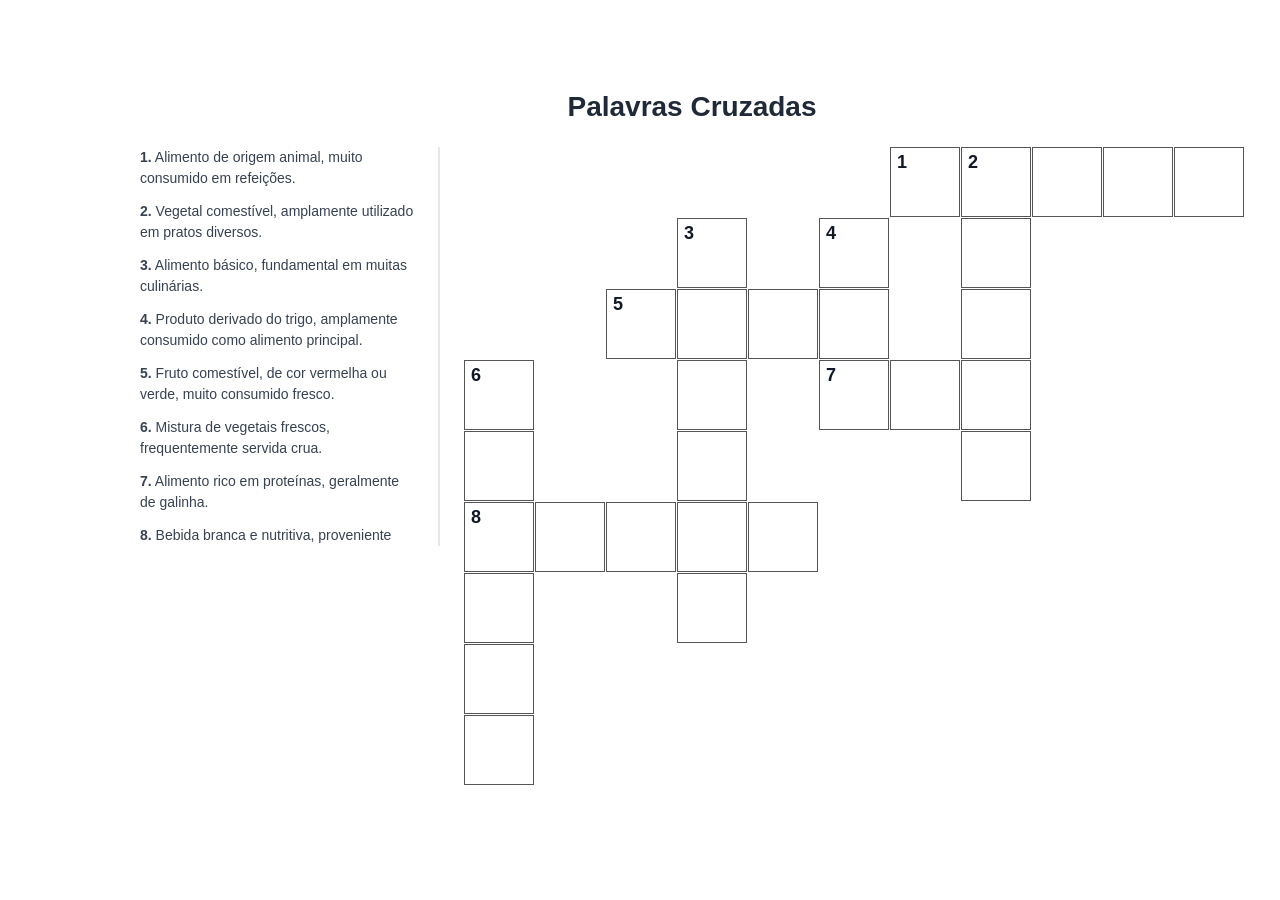
==== cruzadinha/index.html @ ec41418a "feat: inicio cruzadinha" ====
<!DOCTYPE html>
<html lang="pt-BR">

<head>
    <meta charset="UTF-8">
    <meta name="viewport" content="width=device-width, initial-scale=1.0">

    <title>Palavras Cruzadas</title>

    <link rel="stylesheet" href="style.css">
</head>

<body>

    <main class="jogo">

        <h1>Palavras Cruzadas</h1>

        <div class="dicas">
            <p><strong>1.</strong> Alimento de origem animal, muito consumido em refeições.</p>
            <p><strong>2.</strong> Vegetal comestível, amplamente utilizado em pratos diversos.</p>
            <p><strong>3.</strong> Alimento básico, fundamental em muitas culinárias.</p>
            <p><strong>4.</strong> Produto derivado do trigo, amplamente consumido como alimento principal.</p>
            <p><strong>5.</strong> Fruto comestível, de cor vermelha ou verde, muito consumido fresco.</p>
            <p><strong>6.</strong> Mistura de vegetais frescos, frequentemente servida crua.</p>
            <p><strong>7.</strong> Alimento rico em proteínas, geralmente de galinha.</p>
            <p><strong>8.</strong> Bebida branca e nutritiva, proveniente
        </div>

        <div class="tabuleiro" id="tabuleiro">

            <!-- 1 - CARNE -->
            <div class="celula" style="grid-row: 1; grid-column: 7;">
                <span class="numero">1</span>
                <input type="text" maxlength="1" data-palavras="1" data-resposta="c"
                    aria-label="1 horizontal, primeira letra">
            </div>

            <div class="celula" style="grid-row: 1; grid-column: 8;">
                <span class="numero">2</span>
                <input type="text" maxlength="1" data-palavras="1,2" data-resposta="a"
                    aria-label="1 horizontal, segunda letra">
            </div>

            <div class="celula" style="grid-row: 1; grid-column: 9;">
                <input type="text" maxlength="1" data-palavras="1" data-resposta="r"
                    aria-label="1 horizontal, terceira letra">
            </div>

            <div class="celula" style="grid-row: 1; grid-column: 10;">
                <input type="text" maxlength="1" data-palavras="1" data-resposta="n"
                    aria-label="1 horizontal, quarta letra">
            </div>

            <div class="celula" style="grid-row: 1; grid-column: 11;">
                <input type="text" maxlength="1" data-palavras="1" data-resposta="e"
                    aria-label="1 horizontal, quinta letra">
            </div>


            <!-- 3 - BATATA -->
            <div class="celula" style="grid-row: 2; grid-column: 4;">
                <span class="numero">3</span>
                <input type="text" maxlength="1" data-palavras="3" data-resposta="b"
                    aria-label="3 vertical, primeira letra">
            </div>


            <!-- 4 - PÃO -->
            <div class="celula" style="grid-row: 2; grid-column: 6;">
                <span class="numero">4</span>
                <input type="text" maxlength="1" data-palavras="4" data-resposta="p"
                    aria-label="4 vertical, primeira letra">
            </div>


            <!-- ARROZ - segunda letra -->
            <div class="celula" style="grid-row: 2; grid-column: 8;">
                <input type="text" maxlength="1" data-palavras="2" data-resposta="r"
                    aria-label="2 vertical, segunda letra">
            </div>


            <!-- 5 - MAÇÃ -->
            <div class="celula" style="grid-row: 3; grid-column: 3;">
                <span class="numero">5</span>
                <input type="text" maxlength="1" data-palavras="5" data-resposta="m"
                    aria-label="5 horizontal, primeira letra">
            </div>

            <div class="celula" style="grid-row: 3; grid-column: 4;">
                <input type="text" maxlength="1" data-palavras="3,5" data-resposta="a"
                    aria-label="5 horizontal, segunda letra">
            </div>

            <div class="celula" style="grid-row: 3; grid-column: 5;">
                <input type="text" maxlength="1" data-palavras="5" data-resposta="ç"
                    aria-label="5 horizontal, terceira letra">
            </div>

            <div class="celula" style="grid-row: 3; grid-column: 6;">
                <input type="text" maxlength="1" data-palavras="4,5" data-resposta="ã"
                    aria-label="5 horizontal, quarta letra">
            </div>


            <!-- ARROZ - terceira letra -->
            <div class="celula" style="grid-row: 3; grid-column: 8;">
                <input type="text" maxlength="1" data-palavras="2" data-resposta="r"
                    aria-label="2 vertical, terceira letra">
            </div>


            <!-- 6 - SALADA -->
            <div class="celula" style="grid-row: 4; grid-column: 1;">
                <span class="numero">6</span>
                <input type="text" maxlength="1" data-palavras="6" data-resposta="s"
                    aria-label="6 vertical, primeira letra">
            </div>


            <!-- 7 - OVO -->
            <div class="celula" style="grid-row: 4; grid-column: 6;">
                <span class="numero">7</span>
                <input type="text" maxlength="1" data-palavras="4,7" data-resposta="o"
                    aria-label="7 horizontal, primeira letra">
            </div>

            <div class="celula" style="grid-row: 4; grid-column: 7;">
                <input type="text" maxlength="1" data-palavras="7" data-resposta="v"
                    aria-label="7 horizontal, segunda letra">
            </div>

            <div class="celula" style="grid-row: 4; grid-column: 8;">
                <input type="text" maxlength="1" data-palavras="2,7" data-resposta="o"
                    aria-label="7 horizontal, terceira letra">
            </div>


            <!-- SALADA -->
            <div class="celula" style="grid-row: 5; grid-column: 1;">
                <input type="text" maxlength="1" data-palavras="6" data-resposta="a"
                    aria-label="6 vertical, segunda letra">
            </div>

            <!-- ARROZ -->
            <div class="celula" style="grid-row: 5; grid-column: 8;">
                <input type="text" maxlength="1" data-palavras="2" data-resposta="z"
                    aria-label="2 vertical, quinta letra">
            </div>


            <!-- LEITE -->
            <div class="celula" style="grid-row: 6; grid-column: 1;">
                <span class="numero">8</span>
                <input type="text" maxlength="1" data-palavras="6,8" data-resposta="l"
                    aria-label="8 horizontal, primeira letra">
            </div>

            <div class="celula" style="grid-row: 6; grid-column: 2;">
                <input type="text" maxlength="1" data-palavras="8" data-resposta="e"
                    aria-label="8 horizontal, segunda letra">
            </div>

            <div class="celula" style="grid-row: 6; grid-column: 3;">
                <input type="text" maxlength="1" data-palavras="8" data-resposta="i"
                    aria-label="8 horizontal, terceira letra">
            </div>

            <div class="celula" style="grid-row: 6; grid-column: 4;">
                <input type="text" maxlength="1" data-palavras="3,8" data-resposta="t"
                    aria-label="8 horizontal, quarta letra">
            </div>

            <div class="celula" style="grid-row: 6; grid-column: 5;">
                <input type="text" maxlength="1" data-palavras="8" data-resposta="e"
                    aria-label="8 horizontal, quinta letra">
            </div>


            <!-- SALADA -->
            <div class="celula" style="grid-row: 6; grid-column: 1;">
                <input type="text" maxlength="1" data-palavras="6,8" data-resposta="l"
                    aria-label="6 vertical, terceira letra">
            </div>

            <!-- BATATA -->
            <div class="celula" style="grid-row: 4; grid-column: 4;">
                <input type="text" maxlength="1" data-palavras="3,7" data-resposta="t"
                    aria-label="3 vertical, terceira letra">
            </div>


            <!-- SALADA -->
            <div class="celula" style="grid-row: 7; grid-column: 1;">
                <input type="text" maxlength="1" data-palavras="6" data-resposta="a"
                    aria-label="6 vertical, quarta letra">
            </div>

            <!-- BATATA -->
            <div class="celula" style="grid-row: 5; grid-column: 4;">
                <input type="text" maxlength="1" data-palavras="3" data-resposta="a"
                    aria-label="3 vertical, quarta letra">
            </div>


            <!-- SALADA -->
            <div class="celula" style="grid-row: 8; grid-column: 1;">
                <input type="text" maxlength="1" data-palavras="6" data-resposta="d"
                    aria-label="6 vertical, quinta letra">
            </div>

            <!-- BATATA -->
            <div class="celula" style="grid-row: 6; grid-column: 4;">
                <input type="text" maxlength="1" data-palavras="3,8" data-resposta="t"
                    aria-label="3 vertical, quinta letra">
            </div>


            <!-- SALADA -->
            <div class="celula" style="grid-row: 9; grid-column: 1;">
                <input type="text" maxlength="1" data-palavras="6" data-resposta="a"
                    aria-label="6 vertical, sexta letra">
            </div>

            <!-- BATATA -->
            <div class="celula" style="grid-row: 7; grid-column: 4;">
                <input type="text" maxlength="1" data-palavras="3" data-resposta="a"
                    aria-label="3 vertical, sexta letra">
            </div>

        </div>

    </main>

    <script src="script.js"></script>

</body>

</html>
---- cruzadinha/style.css ----
* {
    box-sizing: border-box;
}

body {
    margin: 0;
    min-height: 100vh;

    display: flex;
    justify-content: center;
    align-items: center;

    background: #ffffff;

    font-family: Arial, sans-serif;
}

.jogo {
    display: grid;
    grid-template-columns: 300px 1fr;
    grid-template-rows: auto auto auto;
    align-items: start;
    gap: 24px;

    max-width: 1000px;
}

h1 {
    margin: 0;
    grid-column: 1 / -1;
    text-align: center;

    font-size: 28px;
    color: #1f2937;
}

.tabuleiro {
    display: grid;
    grid-column: 2;
    grid-row: 2;

    grid-template-columns: repeat(11, 70px);
    grid-template-rows: repeat(9, 70px);

    gap: 1px;
}

/*
    Cada casa real da cruzadinha.
*/
.celula {
    position: relative;

    width: 70px;
    height: 70px;

    background: #ffffff;

    border: 1px solid #555;
}

/*
    Número da questão.
*/
.numero {
    position: absolute;

    top: 4px;
    left: 6px;

    z-index: 2;

    font-size: 18px;
    font-weight: bold;

    color: #111827;

    pointer-events: none;
}

/*
    Campo onde o jogador digita.
*/
.celula input {
    width: 100%;
    height: 100%;

    padding: 12px 4px 2px;

    border: 0;
    outline: none;

    background: transparent;

    text-align: center;

    font-size: 30px;
    font-weight: 500;

    text-transform: uppercase;

    color: #1f2937;
}

/*
    Destaque quando a casa está selecionada.
*/
.celula:focus-within {
    background: #dbeafe;
    border-color: #2563eb;
}

/*
    Quando o usuário passa o mouse.
*/
.celula:hover {
    background: #f1f5f9;
}

.celula:focus-within:hover {
    background: #dbeafe;
}

button {
    display: none;
}


.celula input.correta {
    color: #15803d;
}

.celula input.incorreta {
    color: #dc2626;
}

.dicas{
    display: flex;
    flex-direction: column;
    gap: 12px;
    grid-column: 1;
    grid-row: 2;
    
    padding-right: 20px;
    border-right: 2px solid #e5e7eb;
}

.dicas p {
    margin: 0;
    font-size: 14px;
    line-height: 1.5;
    color: #374151;
}
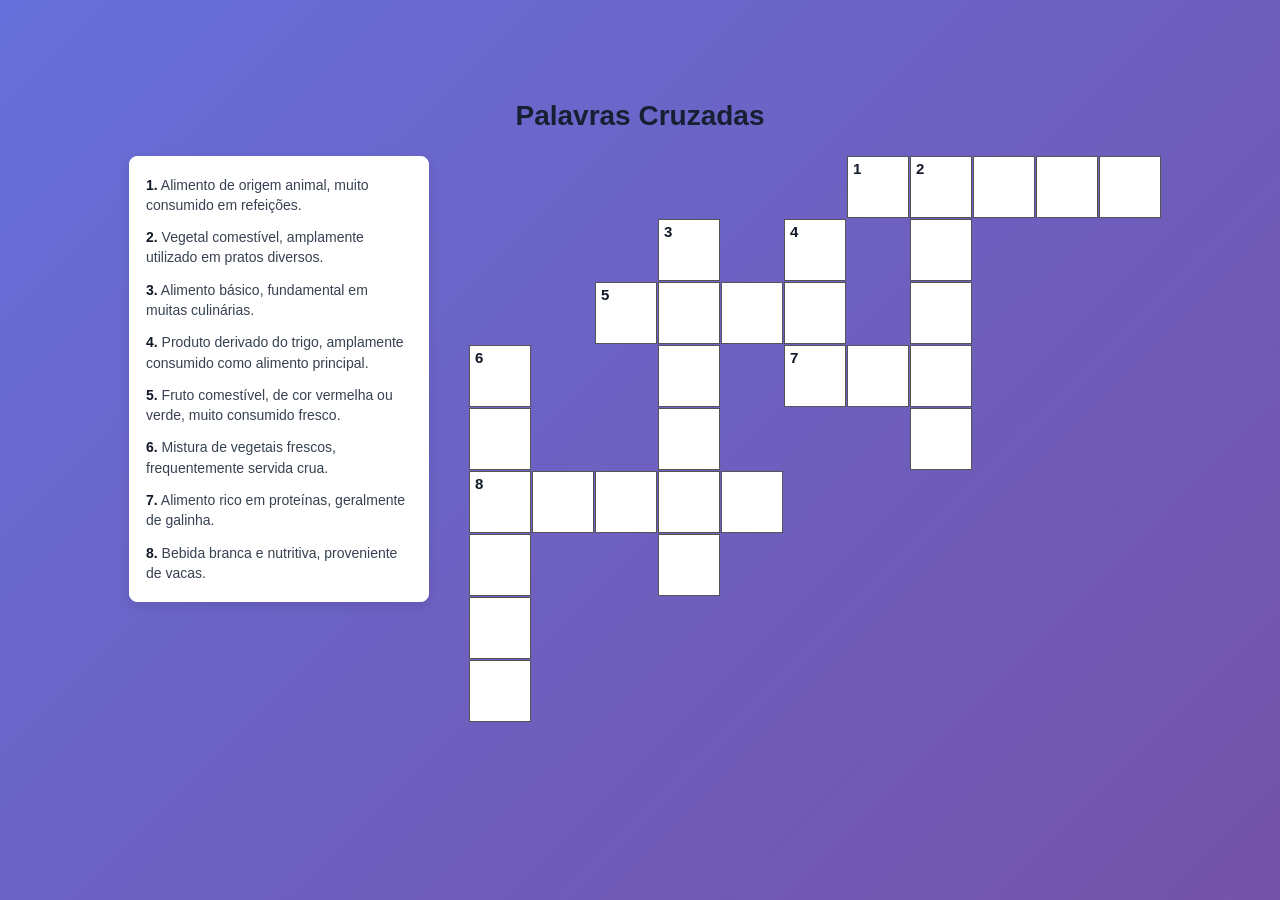
==== commit 8596eb04: "feat: cruzadinha basica feita" ====
--- a/cruzadinha/index.html
+++ b/cruzadinha/index.html
@@ -16,223 +16,341 @@
 
         <h1>Palavras Cruzadas</h1>
 
-        <div class="dicas">
-            <p><strong>1.</strong> Alimento de origem animal, muito consumido em refeições.</p>
-            <p><strong>2.</strong> Vegetal comestível, amplamente utilizado em pratos diversos.</p>
-            <p><strong>3.</strong> Alimento básico, fundamental em muitas culinárias.</p>
-            <p><strong>4.</strong> Produto derivado do trigo, amplamente consumido como alimento principal.</p>
-            <p><strong>5.</strong> Fruto comestível, de cor vermelha ou verde, muito consumido fresco.</p>
-            <p><strong>6.</strong> Mistura de vegetais frescos, frequentemente servida crua.</p>
-            <p><strong>7.</strong> Alimento rico em proteínas, geralmente de galinha.</p>
-            <p><strong>8.</strong> Bebida branca e nutritiva, proveniente
-        </div>
-
-        <div class="tabuleiro" id="tabuleiro">
-
-            <!-- 1 - CARNE -->
+
+        <!-- ============================== -->
+        <!-- DICAS                           -->
+        <!-- ============================== -->
+
+        <section class="dicas">
+
+            <p>
+                <strong>1.</strong>
+                Alimento de origem animal, muito consumido em refeições.
+            </p>
+
+            <p>
+                <strong>2.</strong>
+                Vegetal comestível, amplamente utilizado em pratos diversos.
+            </p>
+
+            <p>
+                <strong>3.</strong>
+                Alimento básico, fundamental em muitas culinárias.
+            </p>
+
+            <p>
+                <strong>4.</strong>
+                Produto derivado do trigo, amplamente consumido como alimento principal.
+            </p>
+
+            <p>
+                <strong>5.</strong>
+                Fruto comestível, de cor vermelha ou verde, muito consumido fresco.
+            </p>
+
+            <p>
+                <strong>6.</strong>
+                Mistura de vegetais frescos, frequentemente servida crua.
+            </p>
+
+            <p>
+                <strong>7.</strong>
+                Alimento rico em proteínas, geralmente de galinha.
+            </p>
+
+            <p>
+                <strong>8.</strong>
+                Bebida branca e nutritiva, proveniente de vacas.
+            </p>
+
+        </section>
+
+
+        <!-- ============================== -->
+        <!-- TABULEIRO                       -->
+        <!-- ============================== -->
+
+        <section class="tabuleiro" id="tabuleiro" aria-label="Tabuleiro das palavras cruzadas">
+
+            <!-- ================================= -->
+            <!-- 1 - CARNE                         -->
+            <!-- ================================= -->
+
+            <!-- Linha 1 / Coluna 7 - C -->
             <div class="celula" style="grid-row: 1; grid-column: 7;">
                 <span class="numero">1</span>
-                <input type="text" maxlength="1" data-palavras="1" data-resposta="c"
-                    aria-label="1 horizontal, primeira letra">
-            </div>
-
+
+                <input type="text" maxlength="1" data-resposta="c" autocomplete="off" spellcheck="false"
+                    aria-label="Palavra 1, primeira letra">
+            </div>
+
+
+            <!-- Linha 1 / Coluna 8 - A -->
             <div class="celula" style="grid-row: 1; grid-column: 8;">
                 <span class="numero">2</span>
-                <input type="text" maxlength="1" data-palavras="1,2" data-resposta="a"
-                    aria-label="1 horizontal, segunda letra">
-            </div>
-
+
+                <input type="text" maxlength="1" data-resposta="a" autocomplete="off" spellcheck="false"
+                    aria-label="Palavra 1, segunda letra">
+            </div>
+
+
+            <!-- Linha 1 / Coluna 9 - R -->
             <div class="celula" style="grid-row: 1; grid-column: 9;">
-                <input type="text" maxlength="1" data-palavras="1" data-resposta="r"
-                    aria-label="1 horizontal, terceira letra">
-            </div>
-
+                <input type="text" maxlength="1" data-resposta="r" autocomplete="off" spellcheck="false"
+                    aria-label="Palavra 1, terceira letra">
+            </div>
+
+
+            <!-- Linha 1 / Coluna 10 - N -->
             <div class="celula" style="grid-row: 1; grid-column: 10;">
-                <input type="text" maxlength="1" data-palavras="1" data-resposta="n"
-                    aria-label="1 horizontal, quarta letra">
-            </div>
-
+                <input type="text" maxlength="1" data-resposta="n" autocomplete="off" spellcheck="false"
+                    aria-label="Palavra 1, quarta letra">
+            </div>
+
+
+            <!-- Linha 1 / Coluna 11 - E -->
             <div class="celula" style="grid-row: 1; grid-column: 11;">
-                <input type="text" maxlength="1" data-palavras="1" data-resposta="e"
-                    aria-label="1 horizontal, quinta letra">
-            </div>
-
-
-            <!-- 3 - BATATA -->
+                <input type="text" maxlength="1" data-resposta="e" autocomplete="off" spellcheck="false"
+                    aria-label="Palavra 1, quinta letra">
+            </div>
+
+
+            <!-- ================================= -->
+            <!-- 3 - BATATA                        -->
+            <!-- ================================= -->
+
+            <!-- Linha 2 / Coluna 4 - B -->
             <div class="celula" style="grid-row: 2; grid-column: 4;">
                 <span class="numero">3</span>
-                <input type="text" maxlength="1" data-palavras="3" data-resposta="b"
-                    aria-label="3 vertical, primeira letra">
-            </div>
-
-
-            <!-- 4 - PÃO -->
+
+                <input type="text" maxlength="1" data-resposta="b" autocomplete="off" spellcheck="false"
+                    aria-label="Palavra 3, primeira letra">
+            </div>
+            <div class="celula" style="grid-row: 4; grid-column: 4;">
+                <span class="numero"></span>
+
+                <input type="text" maxlength="1" data-resposta="t" autocomplete="off" spellcheck="false"
+                    aria-label="Palavra 3, terceira letra">
+            </div>
+            <div class="celula" style="grid-row: 5; grid-column: 4;">
+                <span class="numero"></span>
+
+                <input type="text" maxlength="1" data-resposta="a" autocomplete="off" spellcheck="false"
+                    aria-label="Palavra 3, quarta letra">
+            </div>
+
+
+            <!-- ================================= -->
+            <!-- 4 - PÃO                           -->
+            <!-- ================================= -->
+
+            <!-- Linha 2 / Coluna 6 - P -->
             <div class="celula" style="grid-row: 2; grid-column: 6;">
                 <span class="numero">4</span>
-                <input type="text" maxlength="1" data-palavras="4" data-resposta="p"
-                    aria-label="4 vertical, primeira letra">
-            </div>
-
-
-            <!-- ARROZ - segunda letra -->
+
+                <input type="text" maxlength="1" data-resposta="p" autocomplete="off" spellcheck="false"
+                    aria-label="Palavra 4, primeira letra">
+            </div>
+
+
+            <!-- Linha 2 / Coluna 8 - R -->
             <div class="celula" style="grid-row: 2; grid-column: 8;">
-                <input type="text" maxlength="1" data-palavras="2" data-resposta="r"
-                    aria-label="2 vertical, segunda letra">
-            </div>
-
-
-            <!-- 5 - MAÇÃ -->
+                <input type="text" maxlength="1" data-resposta="r" autocomplete="off" spellcheck="false"
+                    aria-label="Palavra 2, segunda letra">
+            </div>
+
+
+            <!-- ================================= -->
+            <!-- 5 - MAÇÃ                          -->
+            <!-- ================================= -->
+
+            <!-- Linha 3 / Coluna 3 - M -->
             <div class="celula" style="grid-row: 3; grid-column: 3;">
                 <span class="numero">5</span>
-                <input type="text" maxlength="1" data-palavras="5" data-resposta="m"
-                    aria-label="5 horizontal, primeira letra">
-            </div>
-
+
+                <input type="text" maxlength="1" data-resposta="m" autocomplete="off" spellcheck="false"
+                    aria-label="Palavra 5, primeira letra">
+            </div>
+
+
+            <!-- Linha 3 / Coluna 4 - A -->
             <div class="celula" style="grid-row: 3; grid-column: 4;">
-                <input type="text" maxlength="1" data-palavras="3,5" data-resposta="a"
-                    aria-label="5 horizontal, segunda letra">
-            </div>
-
+                <input type="text" maxlength="1" data-resposta="a" autocomplete="off" spellcheck="false"
+                    aria-label="Cruzamento entre palavras 3 e 5">
+            </div>
+
+
+            <!-- Linha 3 / Coluna 5 - Ç -->
             <div class="celula" style="grid-row: 3; grid-column: 5;">
-                <input type="text" maxlength="1" data-palavras="5" data-resposta="ç"
-                    aria-label="5 horizontal, terceira letra">
-            </div>
-
+                <input type="text" maxlength="1" data-resposta="ç" autocomplete="off" spellcheck="false"
+                    aria-label="Palavra 5, terceira letra">
+            </div>
+
+
+            <!-- Linha 3 / Coluna 6 - Ã -->
             <div class="celula" style="grid-row: 3; grid-column: 6;">
-                <input type="text" maxlength="1" data-palavras="4,5" data-resposta="ã"
-                    aria-label="5 horizontal, quarta letra">
-            </div>
-
-
-            <!-- ARROZ - terceira letra -->
+                <input type="text" maxlength="1" data-resposta="ã" autocomplete="off" spellcheck="false"
+                    aria-label="Cruzamento entre palavras 4 e 5">
+            </div>
+
+
+            <!-- Linha 3 / Coluna 8 - R -->
             <div class="celula" style="grid-row: 3; grid-column: 8;">
-                <input type="text" maxlength="1" data-palavras="2" data-resposta="r"
-                    aria-label="2 vertical, terceira letra">
-            </div>
-
-
-            <!-- 6 - SALADA -->
+                <input type="text" maxlength="1" data-resposta="r" autocomplete="off" spellcheck="false"
+                    aria-label="Palavra 2, terceira letra">
+            </div>
+
+
+            <!-- ================================= -->
+            <!-- 6 - SALADA                        -->
+            <!-- ================================= -->
+
+            <!-- Linha 4 / Coluna 1 - S -->
             <div class="celula" style="grid-row: 4; grid-column: 1;">
                 <span class="numero">6</span>
-                <input type="text" maxlength="1" data-palavras="6" data-resposta="s"
-                    aria-label="6 vertical, primeira letra">
-            </div>
-
-
-            <!-- 7 - OVO -->
+
+                <input type="text" maxlength="1" data-resposta="s" autocomplete="off" spellcheck="false"
+                    aria-label="Palavra 6, primeira letra">
+            </div>
+
+
+            <!-- ================================= -->
+            <!-- 7 - OVO                           -->
+            <!-- ================================= -->
+
+            <!-- Linha 4 / Coluna 6 - O -->
             <div class="celula" style="grid-row: 4; grid-column: 6;">
                 <span class="numero">7</span>
-                <input type="text" maxlength="1" data-palavras="4,7" data-resposta="o"
-                    aria-label="7 horizontal, primeira letra">
-            </div>
-
+
+                <input type="text" maxlength="1" data-resposta="o" autocomplete="off" spellcheck="false"
+                    aria-label="Cruzamento entre palavras 4 e 7">
+            </div>
+
+
+            <!-- Linha 4 / Coluna 7 - V -->
             <div class="celula" style="grid-row: 4; grid-column: 7;">
-                <input type="text" maxlength="1" data-palavras="7" data-resposta="v"
-                    aria-label="7 horizontal, segunda letra">
-            </div>
-
+                <input type="text" maxlength="1" data-resposta="v" autocomplete="off" spellcheck="false"
+                    aria-label="Palavra 7, segunda letra">
+            </div>
+
+
+            <!-- Linha 4 / Coluna 8 - O -->
             <div class="celula" style="grid-row: 4; grid-column: 8;">
-                <input type="text" maxlength="1" data-palavras="2,7" data-resposta="o"
-                    aria-label="7 horizontal, terceira letra">
-            </div>
-
-
-            <!-- SALADA -->
+                <input type="text" maxlength="1" data-resposta="o" autocomplete="off" spellcheck="false"
+                    aria-label="Cruzamento entre palavras 2 e 7">
+            </div>
+
+
+            <!-- ================================= -->
+            <!-- SALADA / ARROZ                    -->
+            <!-- ================================= -->
+
+            <!-- Linha 5 / Coluna 1 - A -->
             <div class="celula" style="grid-row: 5; grid-column: 1;">
-                <input type="text" maxlength="1" data-palavras="6" data-resposta="a"
-                    aria-label="6 vertical, segunda letra">
-            </div>
-
-            <!-- ARROZ -->
+                <input type="text" maxlength="1" data-resposta="a" autocomplete="off" spellcheck="false"
+                    aria-label="Palavra 6, segunda letra">
+            </div>
+
+
+            <!-- Linha 5 / Coluna 8 - Z -->
             <div class="celula" style="grid-row: 5; grid-column: 8;">
-                <input type="text" maxlength="1" data-palavras="2" data-resposta="z"
-                    aria-label="2 vertical, quinta letra">
-            </div>
-
-
-            <!-- LEITE -->
+                <input type="text" maxlength="1" data-resposta="z" autocomplete="off" spellcheck="false"
+                    aria-label="Palavra 2, quinta letra">
+            </div>
+
+
+            <!-- ================================= -->
+            <!-- 8 - LEITE                         -->
+            <!-- ================================= -->
+
+            <!-- Linha 6 / Coluna 1 - L -->
             <div class="celula" style="grid-row: 6; grid-column: 1;">
                 <span class="numero">8</span>
-                <input type="text" maxlength="1" data-palavras="6,8" data-resposta="l"
-                    aria-label="8 horizontal, primeira letra">
-            </div>
-
+
+                <input type="text" maxlength="1" data-resposta="l" autocomplete="off" spellcheck="false"
+                    aria-label="Cruzamento entre palavras 6 e 8">
+            </div>
+
+
+            <!-- Linha 6 / Coluna 2 - E -->
             <div class="celula" style="grid-row: 6; grid-column: 2;">
-                <input type="text" maxlength="1" data-palavras="8" data-resposta="e"
-                    aria-label="8 horizontal, segunda letra">
-            </div>
-
+                <input type="text" maxlength="1" data-resposta="e" autocomplete="off" spellcheck="false"
+                    aria-label="Palavra 8, segunda letra">
+            </div>
+
+
+            <!-- Linha 6 / Coluna 3 - I -->
             <div class="celula" style="grid-row: 6; grid-column: 3;">
-                <input type="text" maxlength="1" data-palavras="8" data-resposta="i"
-                    aria-label="8 horizontal, terceira letra">
-            </div>
-
+                <input type="text" maxlength="1" data-resposta="i" autocomplete="off" spellcheck="false"
+                    aria-label="Palavra 8, terceira letra">
+            </div>
+
+
+            <!-- Linha 6 / Coluna 4 - T -->
             <div class="celula" style="grid-row: 6; grid-column: 4;">
-                <input type="text" maxlength="1" data-palavras="3,8" data-resposta="t"
-                    aria-label="8 horizontal, quarta letra">
-            </div>
-
+                <input type="text" maxlength="1" data-resposta="t" autocomplete="off" spellcheck="false"
+                    aria-label="Cruzamento entre palavras 3 e 8">
+            </div>
+
+
+            <!-- Linha 6 / Coluna 5 - E -->
             <div class="celula" style="grid-row: 6; grid-column: 5;">
-                <input type="text" maxlength="1" data-palavras="8" data-resposta="e"
-                    aria-label="8 horizontal, quinta letra">
-            </div>
-
-
-            <!-- SALADA -->
-            <div class="celula" style="grid-row: 6; grid-column: 1;">
-                <input type="text" maxlength="1" data-palavras="6,8" data-resposta="l"
-                    aria-label="6 vertical, terceira letra">
-            </div>
-
-            <!-- BATATA -->
-            <div class="celula" style="grid-row: 4; grid-column: 4;">
-                <input type="text" maxlength="1" data-palavras="3,7" data-resposta="t"
-                    aria-label="3 vertical, terceira letra">
-            </div>
-
-
-            <!-- SALADA -->
+                <input type="text" maxlength="1" data-resposta="e" autocomplete="off" spellcheck="false"
+                    aria-label="Palavra 8, quinta letra">
+            </div>
+
+
+            <!-- ================================= -->
+            <!-- CONTINUAÇÃO SALADA                -->
+            <!-- ================================= -->
+
+            <!-- Linha 7 / Coluna 1 - A -->
             <div class="celula" style="grid-row: 7; grid-column: 1;">
-                <input type="text" maxlength="1" data-palavras="6" data-resposta="a"
-                    aria-label="6 vertical, quarta letra">
-            </div>
-
-            <!-- BATATA -->
-            <div class="celula" style="grid-row: 5; grid-column: 4;">
-                <input type="text" maxlength="1" data-palavras="3" data-resposta="a"
-                    aria-label="3 vertical, quarta letra">
-            </div>
-
-
-            <!-- SALADA -->
+                <input type="text" maxlength="1" data-resposta="a" autocomplete="off" spellcheck="false"
+                    aria-label="Palavra 6, quarta letra">
+            </div>
+
+
+            <!-- Linha 7 / Coluna 4 - A -->
+            <div class="celula" style="grid-row: 7; grid-column: 4;">
+                <input type="text" maxlength="1" data-resposta="a" autocomplete="off" spellcheck="false"
+                    aria-label="Palavra 3, sexta letra">
+            </div>
+
+
+            <!-- Linha 8 / Coluna 1 - D -->
             <div class="celula" style="grid-row: 8; grid-column: 1;">
-                <input type="text" maxlength="1" data-palavras="6" data-resposta="d"
-                    aria-label="6 vertical, quinta letra">
-            </div>
-
-            <!-- BATATA -->
-            <div class="celula" style="grid-row: 6; grid-column: 4;">
-                <input type="text" maxlength="1" data-palavras="3,8" data-resposta="t"
-                    aria-label="3 vertical, quinta letra">
-            </div>
-
-
-            <!-- SALADA -->
+                <input type="text" maxlength="1" data-resposta="d" autocomplete="off" spellcheck="false"
+                    aria-label="Palavra 6, quinta letra">
+            </div>
+
+
+            <!-- Linha 9 / Coluna 1 - A -->
             <div class="celula" style="grid-row: 9; grid-column: 1;">
-                <input type="text" maxlength="1" data-palavras="6" data-resposta="a"
-                    aria-label="6 vertical, sexta letra">
-            </div>
-
-            <!-- BATATA -->
-            <div class="celula" style="grid-row: 7; grid-column: 4;">
-                <input type="text" maxlength="1" data-palavras="3" data-resposta="a"
-                    aria-label="3 vertical, sexta letra">
-            </div>
+                <input type="text" maxlength="1" data-resposta="a" autocomplete="off" spellcheck="false"
+                    aria-label="Palavra 6, sexta letra">
+            </div>
+
+        </section>
+
+
+        <!-- ============================== -->
+        <!-- CONTROLES                       -->
+        <!-- ============================== -->
+
+        <div class="controles">
+
+            <button id="verificar" type="button">
+                Conferir respostas
+            </button>
+
+            <p id="resultado" aria-live="polite"></p>
 
         </div>
 
     </main>
 
+
     <script src="script.js"></script>
 
 </body>
--- a/cruzadinha/style.css
+++ b/cruzadinha/style.css
@@ -2,75 +2,154 @@
     box-sizing: border-box;
 }
 
+
 body {
     margin: 0;
+
     min-height: 100vh;
 
     display: flex;
     justify-content: center;
     align-items: center;
 
-    background: #ffffff;
+    background: linear-gradient(
+        135deg,
+        #666fda 0%,
+        #7452a8 100%
+    );
 
     font-family: Arial, sans-serif;
 }
+
+
+/* ================================= */
+/* ESTRUTURA DO JOGO                 */
+/* ================================= */
 
 .jogo {
     display: grid;
-    grid-template-columns: 300px 1fr;
+
+    grid-template-columns: 300px 682px;
     grid-template-rows: auto auto auto;
+
     align-items: start;
-    gap: 24px;
-
-    max-width: 1000px;
-}
+
+    column-gap: 40px;
+    row-gap: 24px;
+
+    max-width: 1100px;
+}
+
+
+/* ================================= */
+/* TÍTULO                            */
+/* ================================= */
 
 h1 {
     margin: 0;
+
     grid-column: 1 / -1;
+
     text-align: center;
 
     font-size: 28px;
-    color: #1f2937;
-}
+
+    color: #172033;
+}
+
+
+/* ================================= */
+/* DICAS                             */
+/* ================================= */
+
+.dicas {
+    grid-column: 1;
+    grid-row: 2;
+
+    display: flex;
+    flex-direction: column;
+
+    gap: 12px;
+
+    padding: 18px 16px;
+
+    background: #ffffff;
+
+    border: 1px solid #ffffff;
+
+    border-radius: 8px;
+
+    box-shadow:
+        0 4px 12px rgba(0, 0, 0, 0.10);
+}
+
+
+.dicas p {
+    margin: 0;
+
+    font-size: 14px;
+
+    line-height: 1.45;
+
+    color: #374151;
+}
+
+
+.dicas strong {
+    color: #111827;
+}
+
+
+/* ================================= */
+/* TABULEIRO                         */
+/* ================================= */
 
 .tabuleiro {
-    display: grid;
     grid-column: 2;
     grid-row: 2;
 
-    grid-template-columns: repeat(11, 70px);
-    grid-template-rows: repeat(9, 70px);
+    display: grid;
+
+    grid-template-columns: repeat(11, 62px);
+    grid-template-rows: repeat(9, 62px);
 
     gap: 1px;
 }
 
-/*
-    Cada casa real da cruzadinha.
-*/
+
+/* ================================= */
+/* CÉLULA                            */
+/* ================================= */
+
 .celula {
     position: relative;
 
-    width: 70px;
-    height: 70px;
+    width: 62px;
+    height: 62px;
 
     background: #ffffff;
 
-    border: 1px solid #555;
-}
-
-/*
-    Número da questão.
-*/
+    border: 1px solid #555555;
+
+    transition:
+        background 0.15s ease,
+        border-color 0.15s ease;
+}
+
+
+/* ================================= */
+/* NÚMERO DA PALAVRA                 */
+/* ================================= */
+
 .numero {
     position: absolute;
 
-    top: 4px;
-    left: 6px;
+    top: 3px;
+    left: 5px;
 
     z-index: 2;
 
-    font-size: 18px;
+    font-size: 15px;
     font-weight: bold;
 
     color: #111827;
@@ -78,76 +157,156 @@
     pointer-events: none;
 }
 
-/*
-    Campo onde o jogador digita.
-*/
+
+/* ================================= */
+/* INPUT                             */
+/* ================================= */
+
 .celula input {
     width: 100%;
     height: 100%;
 
-    padding: 12px 4px 2px;
-
-    border: 0;
+    padding: 10px 3px 0;
+
+    border: none;
     outline: none;
 
     background: transparent;
 
     text-align: center;
 
-    font-size: 30px;
+    font-size: 29px;
     font-weight: 500;
 
     text-transform: uppercase;
 
     color: #1f2937;
-}
-
-/*
-    Destaque quando a casa está selecionada.
-*/
+
+    caret-color: #2563eb;
+}
+
+
+/* ================================= */
+/* FOCO                              */
+/* ================================= */
+
 .celula:focus-within {
     background: #dbeafe;
+
     border-color: #2563eb;
 }
 
-/*
-    Quando o usuário passa o mouse.
-*/
+
 .celula:hover {
-    background: #f1f5f9;
-}
+    background: #f8fafc;
+}
+
 
 .celula:focus-within:hover {
     background: #dbeafe;
 }
 
-button {
+
+/* ================================= */
+/* CONTROLES                         */
+/* ================================= */
+
+.controles {
+    grid-column: 2;
+    grid-row: 3;
+
+    display: flex;
+    flex-direction: column;
+
+    align-items: center;
+
+    gap: 10px;
+
+    min-height: 55px;
+}
+
+
+/* ================================= */
+/* BOTÃO                             */
+/* ================================= */
+
+#verificar {
     display: none;
-}
-
+
+    padding: 12px 24px;
+
+    border: none;
+    border-radius: 8px;
+
+    background: #2563eb;
+
+    color: #ffffff;
+
+    font-size: 16px;
+    font-weight: bold;
+
+    cursor: pointer;
+
+    transition:
+        background 0.2s ease,
+        transform 0.1s ease;
+}
+
+
+#verificar.visivel {
+    display: block;
+}
+
+
+#verificar:hover {
+    background: #1d4ed8;
+}
+
+
+#verificar:active {
+    transform: scale(0.98);
+}
+
+
+/* ================================= */
+/* RESULTADO                         */
+/* ================================= */
+
+#resultado {
+    margin: 0;
+
+    min-height: 24px;
+
+    text-align: center;
+
+    font-size: 16px;
+    font-weight: bold;
+}
+
+
+.resultado--sucesso {
+    color: #166534;
+}
+
+
+.resultado--erro {
+    color: #991b1b;
+}
+
+
+/* ================================= */
+/* CORES APÓS CONFERÊNCIA            */
+/* ================================= */
 
 .celula input.correta {
     color: #15803d;
-}
+
+    font-weight: 700;
+}
+
 
 .celula input.incorreta {
     color: #dc2626;
-}
-
-.dicas{
-    display: flex;
-    flex-direction: column;
-    gap: 12px;
-    grid-column: 1;
-    grid-row: 2;
-    
-    padding-right: 20px;
-    border-right: 2px solid #e5e7eb;
-}
-
-.dicas p {
-    margin: 0;
-    font-size: 14px;
-    line-height: 1.5;
-    color: #374151;
+
+    font-weight: 700;
 }
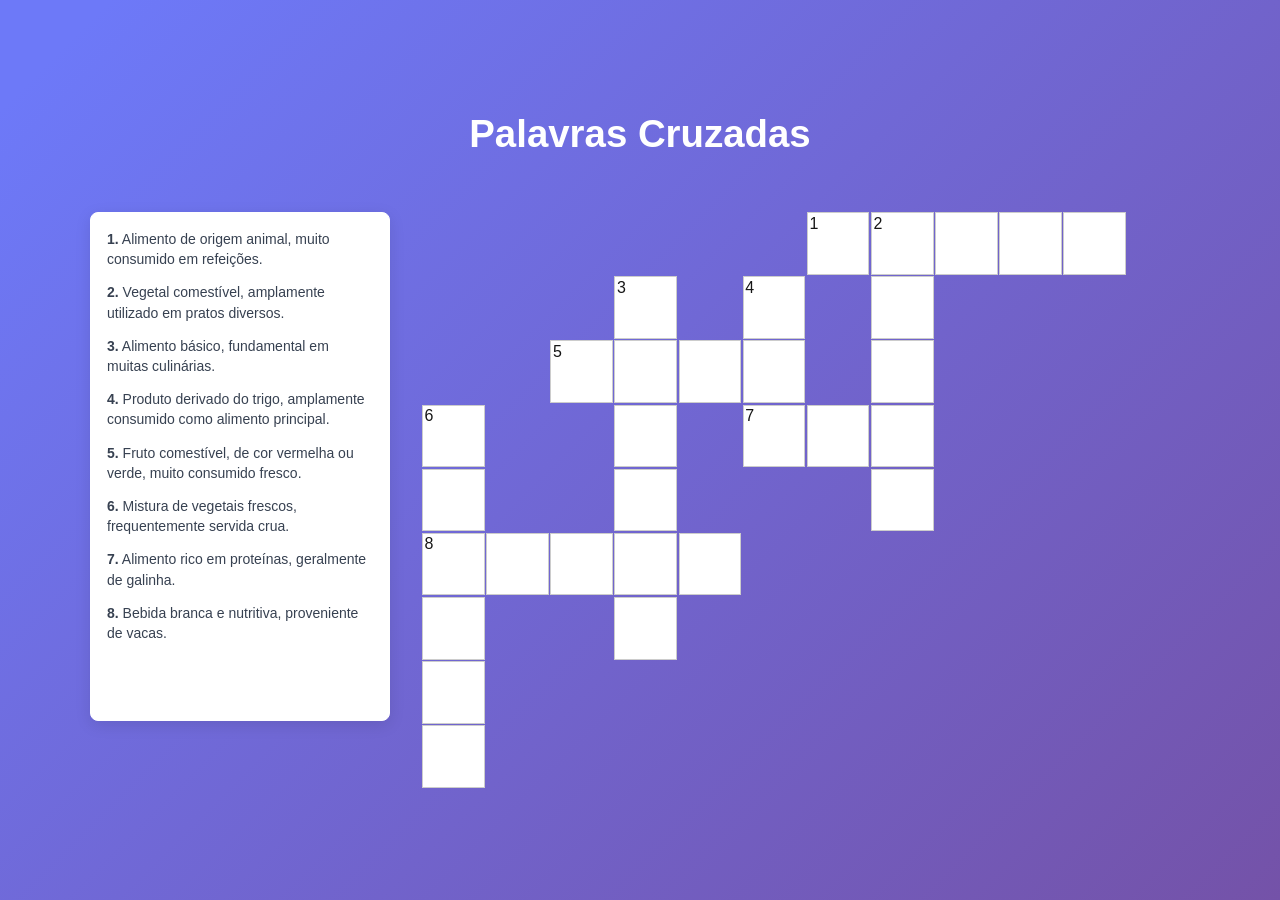
==== commit f88ee338: "feat: finalizado" ====
--- a/cruzadinha/index.html
+++ b/cruzadinha/index.html
@@ -1,105 +1,61 @@
 <!DOCTYPE html>
-<html lang="pt-BR">
+<html lang="pt-br">
 
 <head>
     <meta charset="UTF-8">
     <meta name="viewport" content="width=device-width, initial-scale=1.0">
-
+    <link rel="stylesheet" href="style.css">
     <title>Palavras Cruzadas</title>
-
-    <link rel="stylesheet" href="style.css">
 </head>
 
 <body>
-
     <main class="jogo">
-
         <h1>Palavras Cruzadas</h1>
-
-
-        <!-- ============================== -->
-        <!-- DICAS                           -->
-        <!-- ============================== -->
-
+        <p id="resultado" aria-live="polite"></p>
+
+        <!-- Dicas -->
         <section class="dicas">
-
-            <p>
-                <strong>1.</strong>
-                Alimento de origem animal, muito consumido em refeições.
-            </p>
-
-            <p>
-                <strong>2.</strong>
-                Vegetal comestível, amplamente utilizado em pratos diversos.
-            </p>
-
-            <p>
-                <strong>3.</strong>
-                Alimento básico, fundamental em muitas culinárias.
-            </p>
-
-            <p>
-                <strong>4.</strong>
-                Produto derivado do trigo, amplamente consumido como alimento principal.
-            </p>
-
-            <p>
-                <strong>5.</strong>
-                Fruto comestível, de cor vermelha ou verde, muito consumido fresco.
-            </p>
-
-            <p>
-                <strong>6.</strong>
-                Mistura de vegetais frescos, frequentemente servida crua.
-            </p>
-
-            <p>
-                <strong>7.</strong>
-                Alimento rico em proteínas, geralmente de galinha.
-            </p>
-
-            <p>
-                <strong>8.</strong>
-                Bebida branca e nutritiva, proveniente de vacas.
-            </p>
-
+            <p><strong>1.</strong> Alimento de origem animal, muito consumido em refeições.</p>
+            <p><strong>2.</strong> Vegetal comestível, amplamente utilizado em pratos diversos.</p>
+            <p><strong>3.</strong> Alimento básico, fundamental em muitas culinárias.</p>
+            <p><strong>4.</strong> Produto derivado do trigo, amplamente consumido como alimento principal.</p>
+            <p><strong>5.</strong> Fruto comestível, de cor vermelha ou verde, muito consumido fresco.</p>
+            <p><strong>6.</strong> Mistura de vegetais frescos, frequentemente servida crua.</p>
+            <p><strong>7.</strong> Alimento rico em proteínas, geralmente de galinha.</p>
+            <p><strong>8.</strong> Bebida branca e nutritiva, proveniente de vacas.</p>
+
+
+            <div class="controles">
+                <button id="verificar" type="button">
+                    Conferir respostas
+                </button>
+            </div>
         </section>
 
-
-        <!-- ============================== -->
-        <!-- TABULEIRO                       -->
-        <!-- ============================== -->
-
-        <section class="tabuleiro" id="tabuleiro" aria-label="Tabuleiro das palavras cruzadas">
-
-            <!-- ================================= -->
-            <!-- 1 - CARNE                         -->
-            <!-- ================================= -->
-
-            <!-- Linha 1 / Coluna 7 - C -->
+        <!-- Tabuleiro -->
+        <section class="tabuleiro" id="tabuleiro">
+
+            <!-- Carne -->
+
+            <!-- Linha 1 / Coluna 7 C-->
             <div class="celula" style="grid-row: 1; grid-column: 7;">
                 <span class="numero">1</span>
-
-                <input type="text" maxlength="1" data-resposta="c" autocomplete="off" spellcheck="false"
-                    aria-label="Palavra 1, primeira letra">
-            </div>
-
-
-            <!-- Linha 1 / Coluna 8 - A -->
+                <input type="text" maxlength="1" data-resposta="C" autocomplete="off" spellcheck="false"
+                    aria-label="Letra 1 da palavra 1">
+            </div>
+
+            <!-- Linha 1 / Coluna 8 A -->
             <div class="celula" style="grid-row: 1; grid-column: 8;">
                 <span class="numero">2</span>
-
-                <input type="text" maxlength="1" data-resposta="a" autocomplete="off" spellcheck="false"
-                    aria-label="Palavra 1, segunda letra">
-            </div>
-
-
-            <!-- Linha 1 / Coluna 9 - R -->
+                <input type="text" maxlength="1" data-resposta="A" autocomplete="off" spellcheck="false"
+                    aria-label="Letra 2 da palavra 1">
+            </div>
+
+            <!-- Linha 1 / Coluna 9 R -->
             <div class="celula" style="grid-row: 1; grid-column: 9;">
-                <input type="text" maxlength="1" data-resposta="r" autocomplete="off" spellcheck="false"
-                    aria-label="Palavra 1, terceira letra">
-            </div>
-
+                <input type="text" maxlength="1" data-resposta="R" autocomplete="off" spellcheck="false"
+                    aria-label="Letra 3 da palavra 1">
+            </div>
 
             <!-- Linha 1 / Coluna 10 - N -->
             <div class="celula" style="grid-row: 1; grid-column: 10;">
@@ -332,25 +288,8 @@
             </div>
 
         </section>
-
-
-        <!-- ============================== -->
-        <!-- CONTROLES                       -->
-        <!-- ============================== -->
-
-        <div class="controles">
-
-            <button id="verificar" type="button">
-                Conferir respostas
-            </button>
-
-            <p id="resultado" aria-live="polite"></p>
-
-        </div>
-
     </main>
 
-
     <script src="script.js"></script>
 
 </body>
--- a/cruzadinha/style.css
+++ b/cruzadinha/style.css
@@ -3,41 +3,56 @@
 }
 
 
+/* ================================= */
+/* BODY                              */
+/* ================================= */
+
 body {
     margin: 0;
-
     min-height: 100vh;
 
     display: flex;
+    align-items: center;
     justify-content: center;
-    align-items: center;
+
+    padding: 2rem 1rem;
+
+    font-family:
+        -apple-system,
+        BlinkMacSystemFont,
+        'Segoe UI',
+        Roboto,
+        Oxygen,
+        Ubuntu,
+        Cantarell,
+        sans-serif;
 
     background: linear-gradient(
         135deg,
-        #666fda 0%,
+        #6d79f8 5%,
         #7452a8 100%
     );
-
-    font-family: Arial, sans-serif;
-}
-
-
-/* ================================= */
-/* ESTRUTURA DO JOGO                 */
+}
+
+
+/* ================================= */
+/* JOGO - DESKTOP                    */
 /* ================================= */
 
 .jogo {
+    width: 100%;
+    max-width: 1100px;
+
     display: grid;
 
-    grid-template-columns: 300px 682px;
+    grid-template-columns: 300px 1fr;
+
     grid-template-rows: auto auto auto;
 
     align-items: start;
 
-    column-gap: 40px;
-    row-gap: 24px;
-
-    max-width: 1100px;
+    column-gap: 2rem;
+    row-gap: 1rem;
 }
 
 
@@ -52,9 +67,9 @@
 
     text-align: center;
 
-    font-size: 28px;
-
-    color: #172033;
+    font-size: clamp(2rem, 3vw, 3rem);
+
+    color: white;
 }
 
 
@@ -64,39 +79,34 @@
 
 .dicas {
     grid-column: 1;
-    grid-row: 2;
+    grid-row: 3;
 
     display: flex;
     flex-direction: column;
 
-    gap: 12px;
-
-    padding: 18px 16px;
-
-    background: #ffffff;
-
-    border: 1px solid #ffffff;
-
-    border-radius: 8px;
+    gap: 0.8rem;
+
+    padding: 1rem;
+
+    background-color: white;
+
+    border: 1px solid white;
+
+    border-radius: 0.5rem;
 
     box-shadow:
-        0 4px 12px rgba(0, 0, 0, 0.10);
+        0 4px 1rem rgba(0, 0, 0, 0.10);
 }
 
 
 .dicas p {
     margin: 0;
 
-    font-size: 14px;
+    font-size: 0.875rem;
 
     line-height: 1.45;
 
     color: #374151;
-}
-
-
-.dicas strong {
-    color: #111827;
 }
 
 
@@ -106,34 +116,49 @@
 
 .tabuleiro {
     grid-column: 2;
-    grid-row: 2;
+    grid-row: 3;
+
+    /*
+     * O tabuleiro nunca ultrapassa
+     * a largura disponível.
+     *
+     * No desktop ele pode chegar a 44rem.
+     */
+    width: min(44rem, 100%);
+
+    /*
+     * Mantém a proporção:
+     *
+     * 11 colunas
+     * 9 linhas
+     */
+    aspect-ratio: 11 / 9;
 
     display: grid;
 
-    grid-template-columns: repeat(11, 62px);
-    grid-template-rows: repeat(9, 62px);
-
-    gap: 1px;
-}
-
-
-/* ================================= */
-/* CÉLULA                            */
+    grid-template-columns: repeat(11, 1fr);
+    grid-template-rows: repeat(9, 1fr);
+
+    gap: 0.1rem;
+}
+
+
+/* ================================= */
+/* CÉLULAS                           */
 /* ================================= */
 
 .celula {
     position: relative;
 
-    width: 62px;
-    height: 62px;
-
-    background: #ffffff;
-
-    border: 1px solid #555555;
+    width: 100%;
+    height: 100%;
+
+    background-color: white;
+
+    border: 1px solid #ccc;
 
     transition:
-        background 0.15s ease,
-        border-color 0.15s ease;
+        background-color 0.3s ease;
 }
 
 
@@ -144,16 +169,19 @@
 .numero {
     position: absolute;
 
-    top: 3px;
-    left: 5px;
+    top: 0.1rem;
+    left: 0.1rem;
+
+    font-size: clamp(
+        0.65rem,
+        1.3vw,
+        1rem
+    );
+
+    color: #161616;
 
     z-index: 2;
 
-    font-size: 15px;
-    font-weight: bold;
-
-    color: #111827;
-
     pointer-events: none;
 }
 
@@ -163,10 +191,17 @@
 /* ================================= */
 
 .celula input {
+    position: absolute;
+
+    top: 0;
+    left: 0;
+
     width: 100%;
     height: 100%;
 
-    padding: 10px 3px 0;
+    padding: 0;
+
+    text-transform: uppercase;
 
     border: none;
     outline: none;
@@ -175,14 +210,13 @@
 
     text-align: center;
 
-    font-size: 29px;
+    font-size: clamp(
+        1rem,
+        2.2vw,
+        1.5rem
+    );
+
     font-weight: 500;
-
-    text-transform: uppercase;
-
-    color: #1f2937;
-
-    caret-color: #2563eb;
 }
 
 
@@ -191,19 +225,17 @@
 /* ================================= */
 
 .celula:focus-within {
-    background: #dbeafe;
-
-    border-color: #2563eb;
+    background-color: white;
 }
 
 
 .celula:hover {
-    background: #f8fafc;
+    background: white;
 }
 
 
 .celula:focus-within:hover {
-    background: #dbeafe;
+    background: white;
 }
 
 
@@ -212,17 +244,13 @@
 /* ================================= */
 
 .controles {
-    grid-column: 2;
-    grid-row: 3;
-
     display: flex;
+
     flex-direction: column;
 
     align-items: center;
 
-    gap: 10px;
-
-    min-height: 55px;
+    min-height: 3rem;
 }
 
 
@@ -233,16 +261,18 @@
 #verificar {
     display: none;
 
-    padding: 12px 24px;
+    padding: 0.75rem 1.5rem;
 
     border: none;
-    border-radius: 8px;
-
-    background: #2563eb;
+
+    border-radius: 0.5rem;
+
+    background: #7452a8;
 
     color: #ffffff;
 
-    font-size: 16px;
+    font-size: 1rem;
+
     font-weight: bold;
 
     cursor: pointer;
@@ -259,7 +289,7 @@
 
 
 #verificar:hover {
-    background: #1d4ed8;
+    background: #6d79f8;
 }
 
 
@@ -279,8 +309,15 @@
 
     text-align: center;
 
-    font-size: 16px;
+    font-size: clamp(
+        1rem,
+        2vw,
+        1.4rem
+    );
+
     font-weight: bold;
+
+    color: white;
 }
 
 
@@ -309,4 +346,244 @@
     color: #dc2626;
 
     font-weight: 700;
+}
+
+
+/* ========================================================= */
+/* ========================================================= */
+/*                                                           */
+/*              TELAS MÉDIAS / TABLETS                      */
+/*                                                           */
+/* ========================================================= */
+/* ========================================================= */
+
+@media (max-width: 900px) {
+
+    body {
+        align-items: flex-start;
+
+        padding: 1.5rem 1rem;
+    }
+
+
+    .jogo {
+        max-width: 700px;
+
+        grid-template-columns: 1fr;
+
+        grid-template-rows:
+            auto
+            auto
+            auto
+            auto;
+
+        column-gap: 0;
+
+        row-gap: 1rem;
+    }
+
+
+    /* ============================= */
+    /* TÍTULO                        */
+    /* ============================= */
+
+    h1 {
+        grid-column: 1;
+
+        grid-row: 1;
+
+        font-size: clamp(
+            2rem,
+            6vw,
+            2.5rem
+        );
+    }
+
+
+    /* ============================= */
+    /* DICAS                         */
+    /* ============================= */
+
+    .dicas {
+        grid-column: 1;
+
+        grid-row: 2;
+
+        width: 100%;
+
+        padding: 1rem;
+    }
+
+
+    /* ============================= */
+    /* RESULTADO                     */
+    /* ============================= */
+
+    #resultado {
+        grid-column: 1;
+
+        grid-row: 3;
+
+        min-height: 24px;
+
+        font-size: clamp(
+            1rem,
+            4vw,
+            1.4rem
+        );
+    }
+
+
+    /* ============================= */
+    /* TABULEIRO                     */
+    /* ============================= */
+
+    .tabuleiro {
+        grid-column: 1;
+
+        grid-row: 4;
+
+        width: min(
+            100%,
+            44rem
+        );
+
+        justify-self: center;
+    }
+
+
+    /* ============================= */
+    /* NÚMEROS                       */
+    /* ============================= */
+
+    .numero {
+        font-size: clamp(
+            0.7rem,
+            2vw,
+            1rem
+        );
+    }
+
+
+    /* ============================= */
+    /* INPUTS                        */
+    /* ============================= */
+
+    .celula input {
+        font-size: clamp(
+            1rem,
+            3vw,
+            1.5rem
+        );
+    }
+
+}
+
+
+/* ========================================================= */
+/* ========================================================= */
+/*                                                           */
+/*                    CELULARES                             */
+/*                                                           */
+/* ========================================================= */
+/* ========================================================= */
+
+@media (max-width: 600px) {
+
+    body {
+        padding: 1rem 0.5rem;
+    }
+
+
+    .jogo {
+        width: 100%;
+
+        row-gap: 0.75rem;
+    }
+
+
+    /* ----------------------------- */
+    /* TÍTULO                         */
+    /* ----------------------------- */
+
+    h1 {
+        font-size: 1.8rem;
+    }
+
+
+    /* ----------------------------- */
+    /* DICAS                          */
+    /* ----------------------------- */
+
+    .dicas {
+        padding: 0.9rem;
+
+        border-radius: 0.5rem;
+    }
+
+
+    .dicas p {
+        font-size: 0.8rem;
+
+        line-height: 1.4;
+    }
+
+
+    /* ----------------------------- */
+    /* TABULEIRO                      */
+    /* ----------------------------- */
+
+    .tabuleiro {
+
+        /*
+         * Ocupa toda a largura disponível.
+         *
+         * Como usamos aspect-ratio,
+         * as células continuam quadradas.
+         */
+        width: 100%;
+
+        /*
+         * Evita que o tabuleiro
+         * fique colado nas bordas.
+         */
+        max-width: 100%;
+    }
+
+
+    /* ----------------------------- */
+    /* NÚMEROS                        */
+    /* ----------------------------- */
+
+    .numero {
+        top: 0.05rem;
+        left: 0.08rem;
+
+        font-size: 0.65rem;
+    }
+
+
+    /* ----------------------------- */
+    /* LETRAS                         */
+    /* ----------------------------- */
+
+    .celula input {
+        font-size: clamp(
+            0.9rem,
+            5vw,
+            1.4rem
+        );
+    }
+
+
+    /* ----------------------------- */
+    /* BOTÃO                          */
+    /* ----------------------------- */
+
+    #verificar {
+        width: 100%;
+
+        padding: 0.7rem 1rem;
+    }
+
 }
